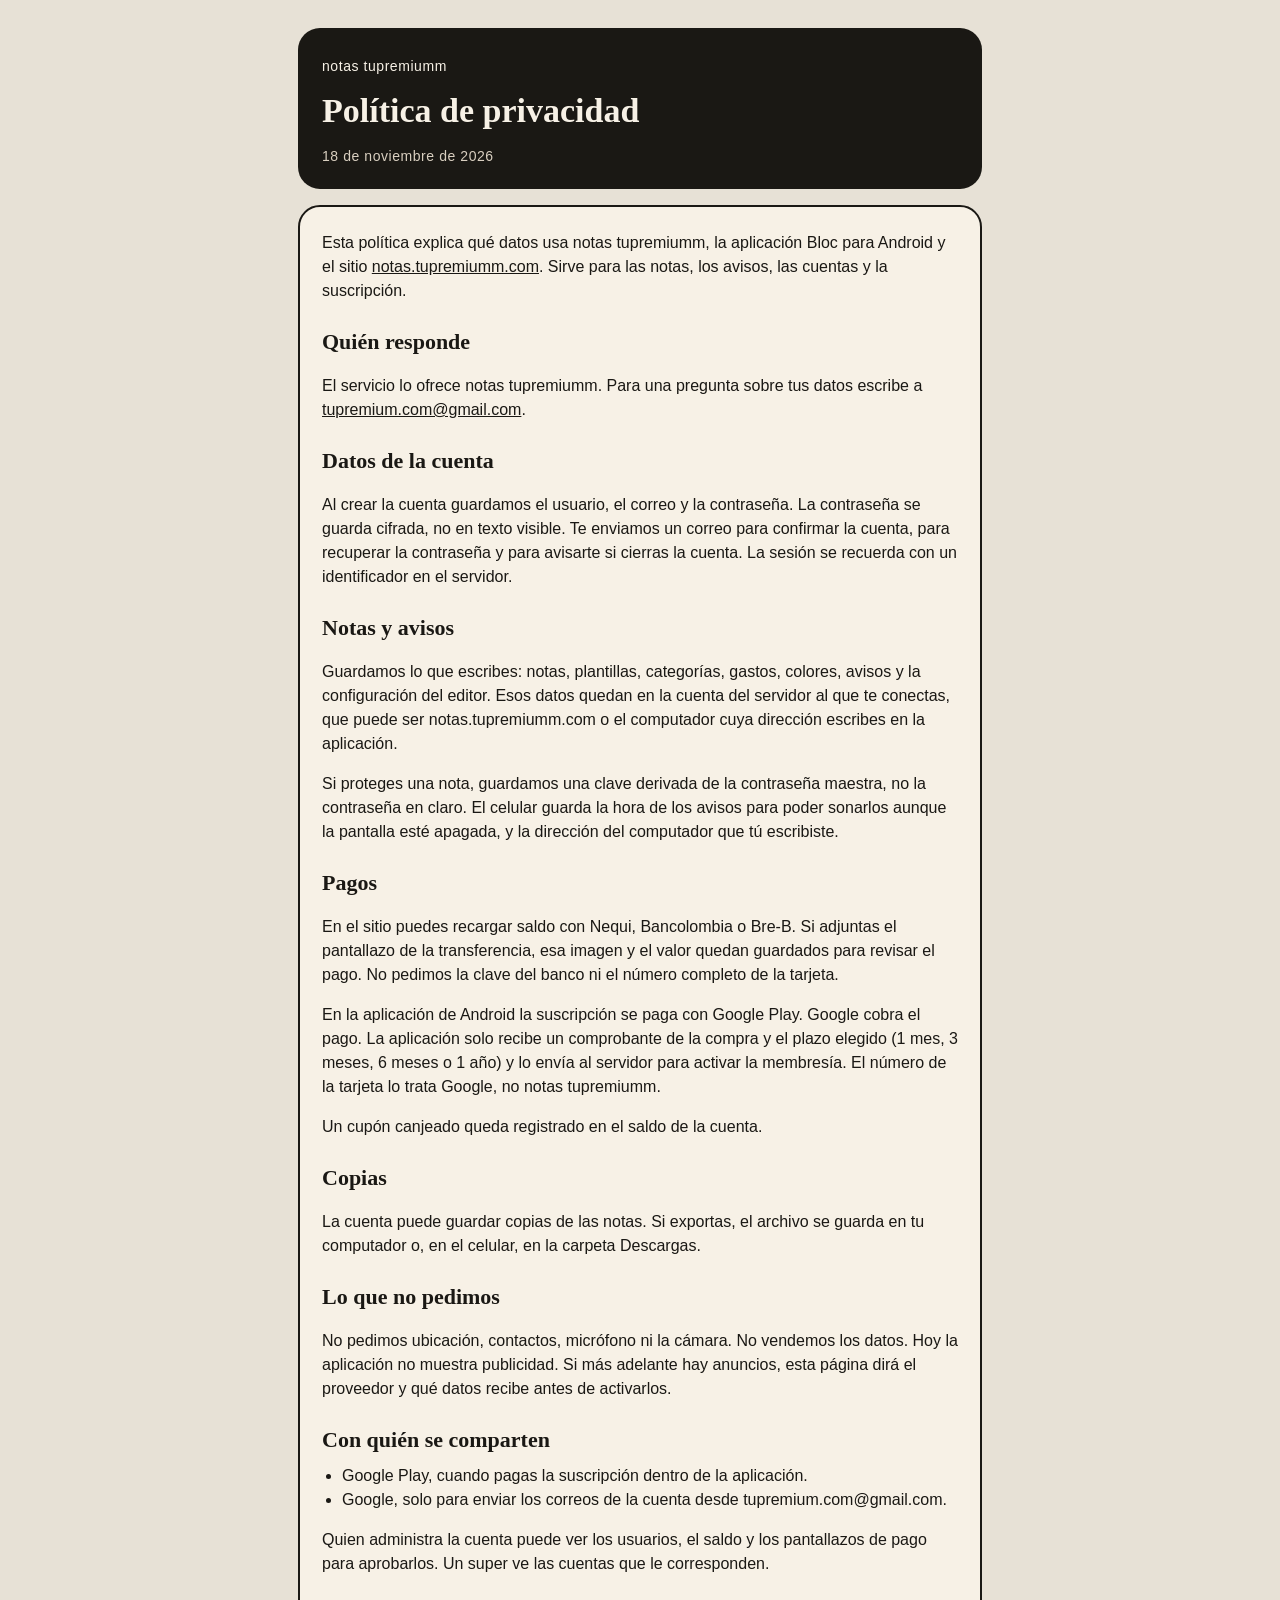
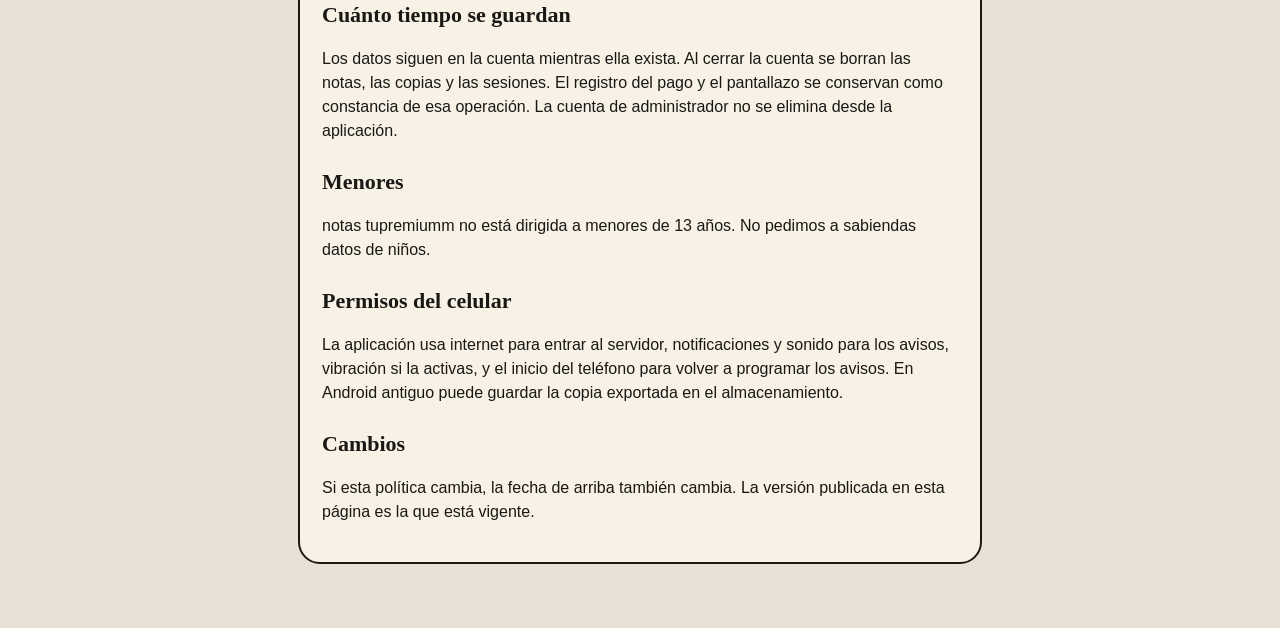
==== privacidad.html @ fe3b9397 "4" ====
<!DOCTYPE html>
<html lang="es">
<head>
  <meta charset="utf-8">
  <meta name="viewport" content="width=device-width, initial-scale=1">
  <title>Política de privacidad · notas tupremiumm</title>
  <style>
    :root { color-scheme: light; }
    * { box-sizing: border-box; }
    body {
      margin: 0;
      background: #e7e1d6;
      color: #1a1814;
      font-family: Georgia, "Times New Roman", serif;
      line-height: 1.5;
    }
    main {
      max-width: 720px;
      margin: 0 auto;
      padding: 28px 18px 64px;
    }
    header {
      background: #1a1814;
      color: #f7f1e6;
      border-radius: 22px;
      padding: 28px 24px 22px;
    }
    header p { margin: 0; letter-spacing: 0.04em; font-family: Arial, sans-serif; font-size: 14px; }
    h1 { margin: 8px 0 0; font-size: 34px; font-weight: 560; }
    article {
      margin-top: 16px;
      background: #f7f1e6;
      border: 2px solid #1a1814;
      border-radius: 22px;
      padding: 8px 22px 22px;
    }
    h2 { margin: 22px 0 8px; font-size: 22px; font-weight: 560; }
    p, li { font-family: Arial, sans-serif; font-size: 16px; }
    ul { margin: 8px 0 0; padding-left: 20px; }
    a { color: #1a1814; }
    .date { margin: 10px 0 0; font-family: Arial, sans-serif; font-size: 14px; color: #d9cfc0; }
  </style>
</head>
<body>
  <main>
    <header>
      <p>notas tupremiumm</p>
      <h1>Política de privacidad</h1>
      <p class="date">18 de noviembre de 2026</p>
    </header>
    <article>
      <p>Esta política explica qué datos usa notas tupremiumm, la aplicación Bloc para Android y el sitio <a href="https://notas.tupremiumm.com/">notas.tupremiumm.com</a>. Sirve para las notas, los avisos, las cuentas y la suscripción.</p>

      <h2>Quién responde</h2>
      <p>El servicio lo ofrece notas tupremiumm. Para una pregunta sobre tus datos escribe a <a href="mailto:tupremium.com@gmail.com">tupremium.com@gmail.com</a>.</p>

      <h2>Datos de la cuenta</h2>
      <p>Al crear la cuenta guardamos el usuario, el correo y la contraseña. La contraseña se guarda cifrada, no en texto visible. Te enviamos un correo para confirmar la cuenta, para recuperar la contraseña y para avisarte si cierras la cuenta. La sesión se recuerda con un identificador en el servidor.</p>

      <h2>Notas y avisos</h2>
      <p>Guardamos lo que escribes: notas, plantillas, categorías, gastos, colores, avisos y la configuración del editor. Esos datos quedan en la cuenta del servidor al que te conectas, que puede ser notas.tupremiumm.com o el computador cuya dirección escribes en la aplicación.</p>
      <p>Si proteges una nota, guardamos una clave derivada de la contraseña maestra, no la contraseña en claro. El celular guarda la hora de los avisos para poder sonarlos aunque la pantalla esté apagada, y la dirección del computador que tú escribiste.</p>

      <h2>Pagos</h2>
      <p>En el sitio puedes recargar saldo con Nequi, Bancolombia o Bre-B. Si adjuntas el pantallazo de la transferencia, esa imagen y el valor quedan guardados para revisar el pago. No pedimos la clave del banco ni el número completo de la tarjeta.</p>
      <p>En la aplicación de Android la suscripción se paga con Google Play. Google cobra el pago. La aplicación solo recibe un comprobante de la compra y el plazo elegido (1 mes, 3 meses, 6 meses o 1 año) y lo envía al servidor para activar la membresía. El número de la tarjeta lo trata Google, no notas tupremiumm.</p>
      <p>Un cupón canjeado queda registrado en el saldo de la cuenta.</p>

      <h2>Copias</h2>
      <p>La cuenta puede guardar copias de las notas. Si exportas, el archivo se guarda en tu computador o, en el celular, en la carpeta Descargas.</p>

      <h2>Lo que no pedimos</h2>
      <p>No pedimos ubicación, contactos, micrófono ni la cámara. No vendemos los datos. Hoy la aplicación no muestra publicidad. Si más adelante hay anuncios, esta página dirá el proveedor y qué datos recibe antes de activarlos.</p>

      <h2>Con quién se comparten</h2>
      <ul>
        <li>Google Play, cuando pagas la suscripción dentro de la aplicación.</li>
        <li>Google, solo para enviar los correos de la cuenta desde tupremium.com@gmail.com.</li>
      </ul>
      <p>Quien administra la cuenta puede ver los usuarios, el saldo y los pantallazos de pago para aprobarlos. Un super ve las cuentas que le corresponden.</p>

      <h2>Cuánto tiempo se guardan</h2>
      <p>Los datos siguen en la cuenta mientras ella exista. Al cerrar la cuenta se borran las notas, las copias y las sesiones. El registro del pago y el pantallazo se conservan como constancia de esa operación. La cuenta de administrador no se elimina desde la aplicación.</p>

      <h2>Menores</h2>
      <p>notas tupremiumm no está dirigida a menores de 13 años. No pedimos a sabiendas datos de niños.</p>

      <h2>Permisos del celular</h2>
      <p>La aplicación usa internet para entrar al servidor, notificaciones y sonido para los avisos, vibración si la activas, y el inicio del teléfono para volver a programar los avisos. En Android antiguo puede guardar la copia exportada en el almacenamiento.</p>

      <h2>Cambios</h2>
      <p>Si esta política cambia, la fecha de arriba también cambia. La versión publicada en esta página es la que está vigente.</p>
    </article>
  </main>
</body>
</html>
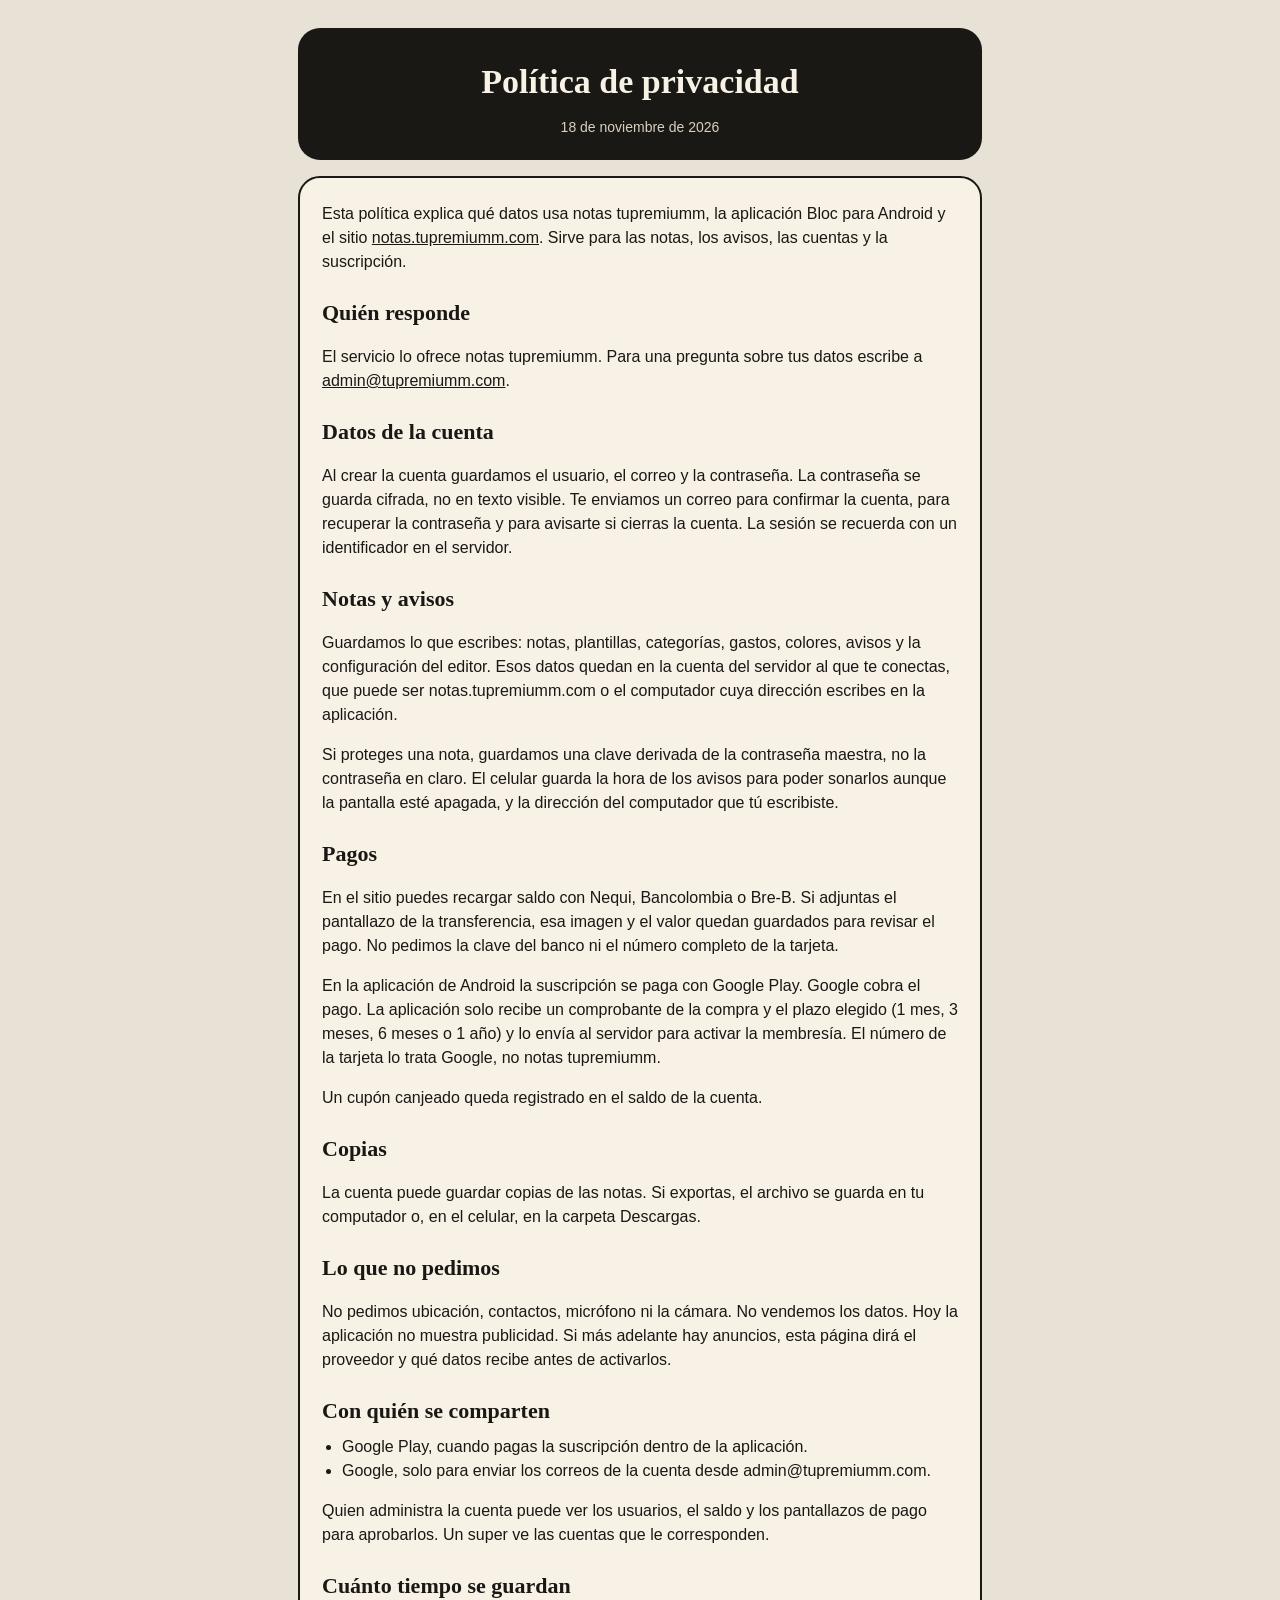
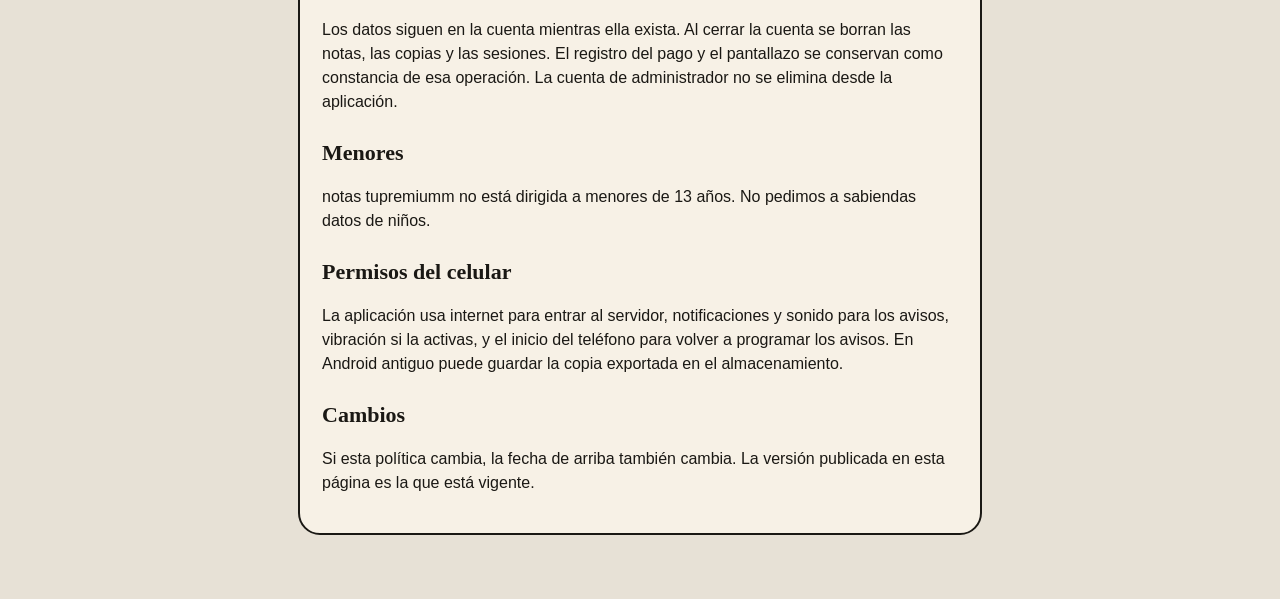
==== commit 2ca3f556: "5" ====
--- a/privacidad.html
+++ b/privacidad.html
@@ -24,9 +24,9 @@
       color: #f7f1e6;
       border-radius: 22px;
       padding: 28px 24px 22px;
+      text-align: center;
     }
-    header p { margin: 0; letter-spacing: 0.04em; font-family: Arial, sans-serif; font-size: 14px; }
-    h1 { margin: 8px 0 0; font-size: 34px; font-weight: 560; }
+    h1 { margin: 0; font-size: 34px; font-weight: 560; }
     article {
       margin-top: 16px;
       background: #f7f1e6;
@@ -44,7 +44,6 @@
 <body>
   <main>
     <header>
-      <p>notas tupremiumm</p>
       <h1>Política de privacidad</h1>
       <p class="date">18 de noviembre de 2026</p>
     </header>
@@ -52,7 +51,7 @@
       <p>Esta política explica qué datos usa notas tupremiumm, la aplicación Bloc para Android y el sitio <a href="https://notas.tupremiumm.com/">notas.tupremiumm.com</a>. Sirve para las notas, los avisos, las cuentas y la suscripción.</p>
 
       <h2>Quién responde</h2>
-      <p>El servicio lo ofrece notas tupremiumm. Para una pregunta sobre tus datos escribe a <a href="mailto:tupremium.com@gmail.com">tupremium.com@gmail.com</a>.</p>
+      <p>El servicio lo ofrece notas tupremiumm. Para una pregunta sobre tus datos escribe a <a href="mailto:admin@tupremiumm.com">admin@tupremiumm.com</a>.</p>
 
       <h2>Datos de la cuenta</h2>
       <p>Al crear la cuenta guardamos el usuario, el correo y la contraseña. La contraseña se guarda cifrada, no en texto visible. Te enviamos un correo para confirmar la cuenta, para recuperar la contraseña y para avisarte si cierras la cuenta. La sesión se recuerda con un identificador en el servidor.</p>
@@ -75,7 +74,7 @@
       <h2>Con quién se comparten</h2>
       <ul>
         <li>Google Play, cuando pagas la suscripción dentro de la aplicación.</li>
-        <li>Google, solo para enviar los correos de la cuenta desde tupremium.com@gmail.com.</li>
+        <li>Google, solo para enviar los correos de la cuenta desde admin@tupremiumm.com.</li>
       </ul>
       <p>Quien administra la cuenta puede ver los usuarios, el saldo y los pantallazos de pago para aprobarlos. Un super ve las cuentas que le corresponden.</p>
 
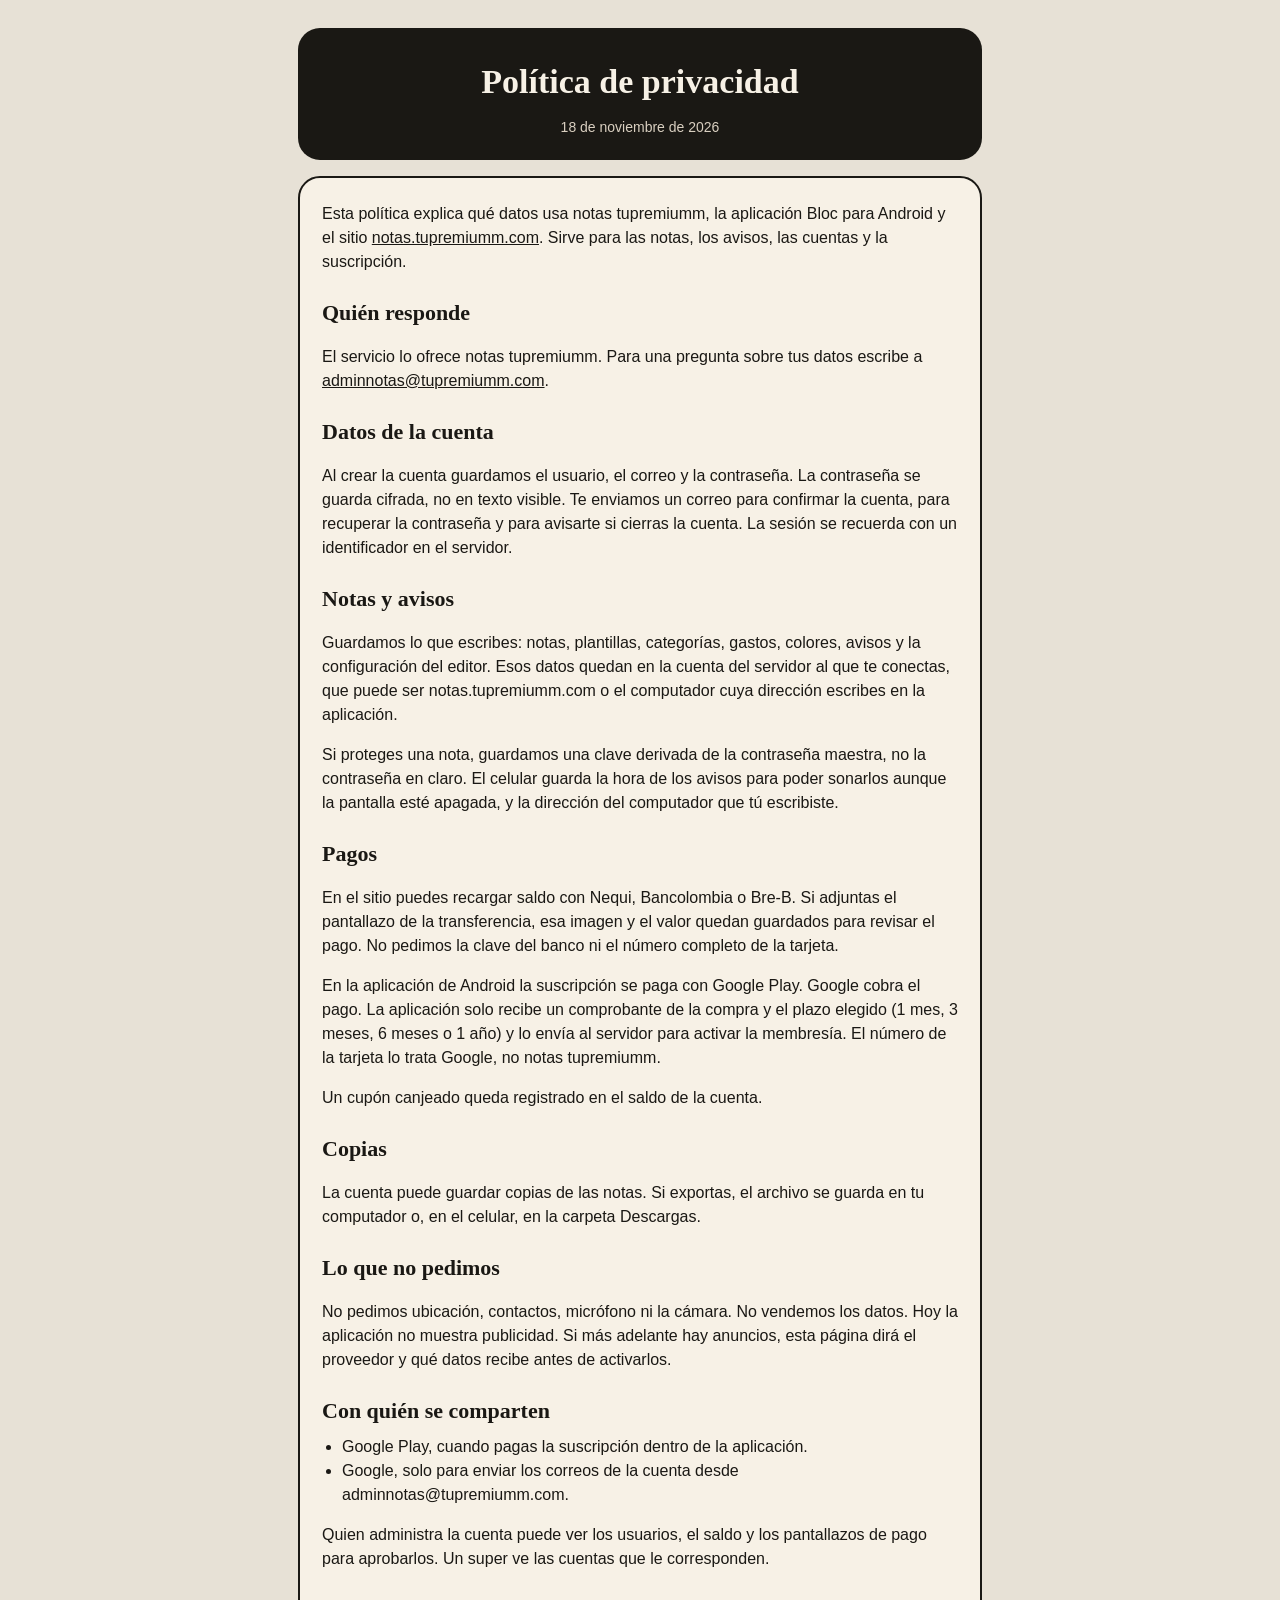
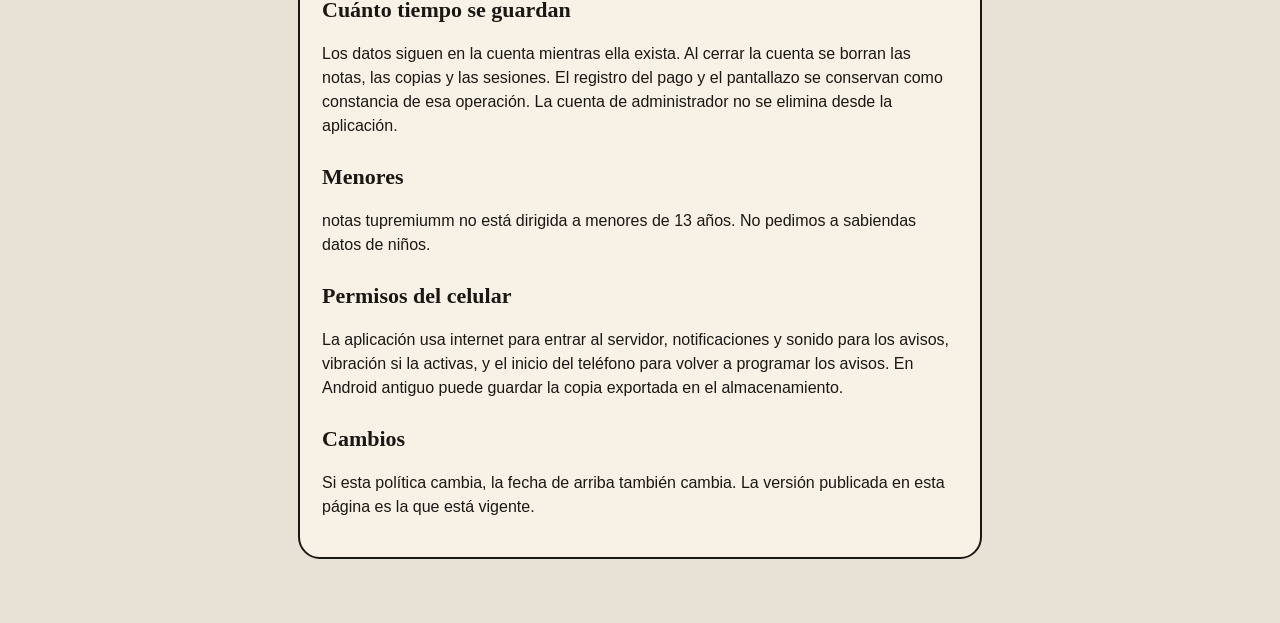
==== commit a4ccfc71: "6" ====
--- a/privacidad.html
+++ b/privacidad.html
@@ -3,7 +3,9 @@
 <head>
   <meta charset="utf-8">
   <meta name="viewport" content="width=device-width, initial-scale=1">
-  <title>Política de privacidad · notas tupremiumm</title>
+  <title>Política de privacidad</title>
+  <link rel="icon" href="favicon.ico?v=4" sizes="32x32">
+  <link rel="icon" href="favicon.svg?v=4" type="image/svg+xml">
   <style>
     :root { color-scheme: light; }
     * { box-sizing: border-box; }
@@ -51,7 +53,7 @@
       <p>Esta política explica qué datos usa notas tupremiumm, la aplicación Bloc para Android y el sitio <a href="https://notas.tupremiumm.com/">notas.tupremiumm.com</a>. Sirve para las notas, los avisos, las cuentas y la suscripción.</p>
 
       <h2>Quién responde</h2>
-      <p>El servicio lo ofrece notas tupremiumm. Para una pregunta sobre tus datos escribe a <a href="mailto:admin@tupremiumm.com">admin@tupremiumm.com</a>.</p>
+      <p>El servicio lo ofrece notas tupremiumm. Para una pregunta sobre tus datos escribe a <a href="mailto:adminnotas@tupremiumm.com">adminnotas@tupremiumm.com</a>.</p>
 
       <h2>Datos de la cuenta</h2>
       <p>Al crear la cuenta guardamos el usuario, el correo y la contraseña. La contraseña se guarda cifrada, no en texto visible. Te enviamos un correo para confirmar la cuenta, para recuperar la contraseña y para avisarte si cierras la cuenta. La sesión se recuerda con un identificador en el servidor.</p>
@@ -74,7 +76,7 @@
       <h2>Con quién se comparten</h2>
       <ul>
         <li>Google Play, cuando pagas la suscripción dentro de la aplicación.</li>
-        <li>Google, solo para enviar los correos de la cuenta desde admin@tupremiumm.com.</li>
+        <li>Google, solo para enviar los correos de la cuenta desde adminnotas@tupremiumm.com.</li>
       </ul>
       <p>Quien administra la cuenta puede ver los usuarios, el saldo y los pantallazos de pago para aprobarlos. Un super ve las cuentas que le corresponden.</p>
 
